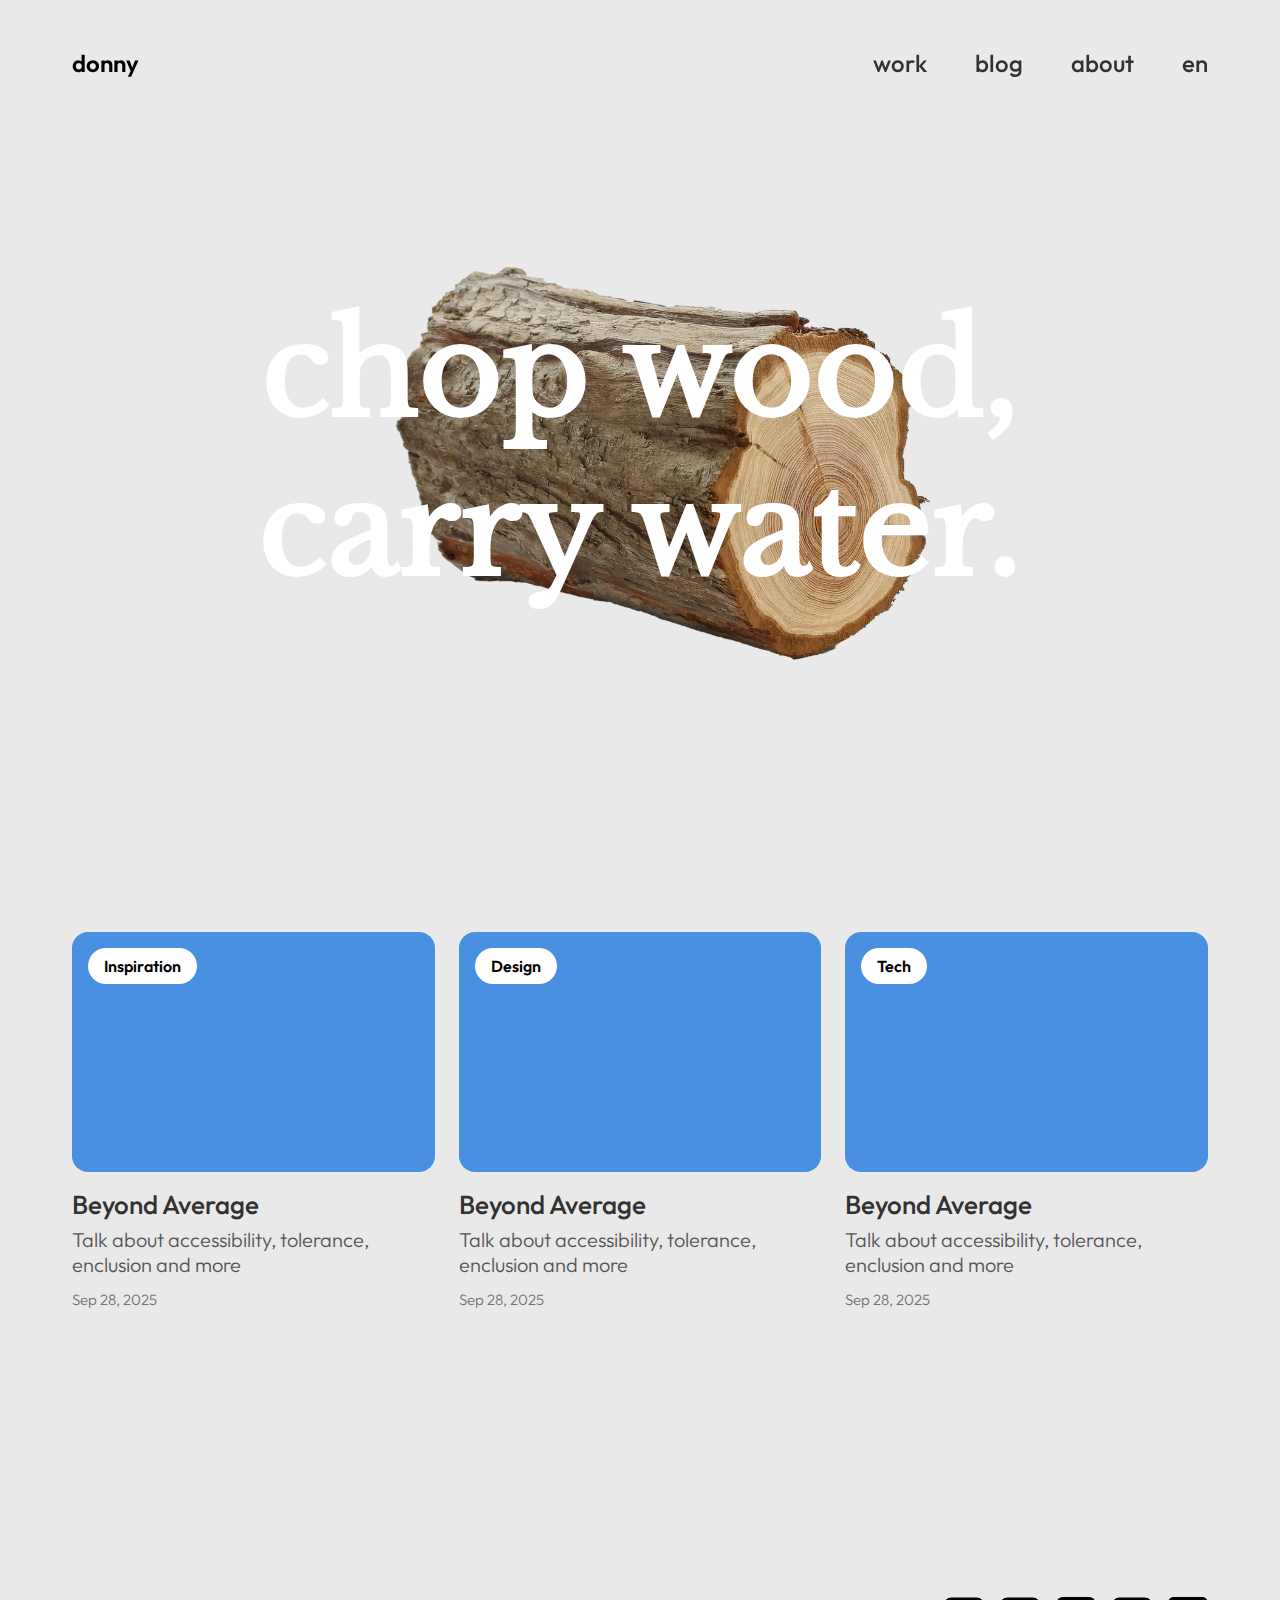
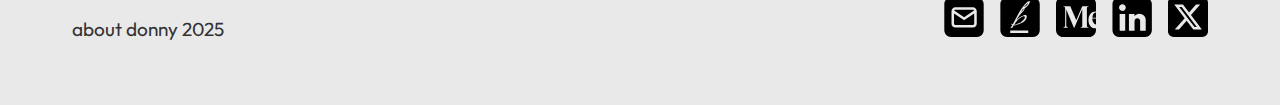
==== 1.ko/index.html @ 0a6f1d58 "ko_index 모바일 대응 완료" ====
<!DOCTYPE html>
<html lang="ko">
<head>
    <meta charset="UTF-8">
    <meta name="viewport" content="width=device-width, initial-scale=1.0">
    <meta name="description" content="Product Designer Donny">
    <meta name="keywords" content="Product Designer, UX/UI, Donny, Donny Kim, Donghwan Kim">
    <meta name="author" content="Donghwan Kim, 김동환">
    <!-- Open Graph / Facebook -->
    <meta property="og:type" content="website">
    <meta property="og:url" content="[your-website-url]">
    <meta property="og:title" content="Product Designer Donny">
    <meta property="og:description" content="chop wood, carry water.">
    <meta property="og:image" content="[your-preview-image-url]">
    <!-- language section -->
    <html lang="ko">
    <link rel="alternate" hreflang="en" href="https://yoursite.com/en">
    <link rel="alternate" hreflang="ko" href="https://yoursite.com/ko">
    <!-- link section -->
    <link rel="stylesheet" href="../css/font.css">
    <link rel="stylesheet" href="../css/main.css">
    <title>About Donny</title>
</head>
<body>
    <!-- navbar section -->
    <nav class="navbar">
        <div class="nav-container">
            <a href="../1.ko/index.html" class="logo">donny</a>
            <button class="mobile-menu-button">
                <span class="bar"></span>
                <span class="bar"></span>
                <span class="bar"></span>
            </button>
            <div class="nav-links">
                <a href="../1.ko/work.html" class="nav-item">work</a>
                <a href="https://brunch.co.kr/@okid2318#articles" class="nav-item">blog</a>
                <a href="../1.ko/about.html" class="nav-item">about</a>
                <div class="language-switch">
                    <a href="../2.en/index.html" class="nav-item" hreflang="en">en</a>
                </div>
            </div>
        </div>
    </nav>
    <!-- hero section -->
    <main class="hero">
        <div class="hero-container">
            <div class="hero-text">
                <h1>chop wood,<br>carry water.</h1>
            </div>
            <div class="hero-image">
                <img src="../img/wood.png" alt="A log of wood">
            </div>
        </div>
    </main>
    <!-- projects section -->
    <section class="projects">
        <div class="projects-grid">
            <article class="project-card">
                <div class="tag">Inspiration</div>
                <div class="card-image"></div>
                <h2 class="card-title">Beyond Average</h2>
                <p class="card-subtitle">Talk about accessibility, tolerance, enclusion and more</p>
                <p class="card-caption">Sep 28, 2025</p>
            </article>
            
            <article class="project-card">
                <div class="tag">Design</div>
                <div class="card-image"></div>
                <h2 class="card-title">Beyond Average</h2>
                <p class="card-subtitle">Talk about accessibility, tolerance, enclusion and more</p>
                <p class="card-caption">Sep 28, 2025</p>
            </article>
            
            <article class="project-card">
                <div class="tag">Tech</div>
                <div class="card-image"></div>
                <h2 class="card-title">Beyond Average</h2>
                <p class="card-subtitle">Talk about accessibility, tolerance, enclusion and more</p>
                <p class="card-caption">Sep 28, 2025</p>
            </article>
        </div>
    </section>
    <!-- footer section -->
    <footer class="footer">
        <div class="footer-container">
            <div class="footer-left">
                <p>about donny 2025</p>
            </div>
            <div class="footer-right">
                <a href="mailto:okid2318@gmail.com" rel="noopener noreferrer">
                    <img src="../img/icon/email.svg" alt="Email">
                </a>
                <a href="https://brunch.co.kr/@okid2318#articles" target="_blank" rel="noopener noreferrer">
                    <img src="../img/icon/brunch.svg" alt="brunch">
                </a>
                <a href="https://medium.com/@okid2318" target="_blank" rel="noopener noreferrer">
                    <img src="../img/icon/medium.svg" alt="Medium">
                </a>
                <a href="https://www.linkedin.com/in/donghwan-kim-52b7371a9/" target="_blank" rel="noopener noreferrer">
                    <img src="../img/icon/linkedin.svg" alt="LinkedIn">
                </a>
                <a href="https://x.com/okid2318" target="_blank" rel="noopener noreferrer">
                    <img src="../img/icon/x.svg" alt="X, Twitter">
                </a>
            </div>
        </div>
    </footer>
    <!-- script section -->
    <script src="../js/main.js"></script>
</body>
</html>
---- css/font.css ----
/*------font------*/

/* Outfit */

@font-face {
    font-family: 'Outfit';
    src: url('./fonts/Outfit/Outfit-Light.woff2') format('woff2'),
         url('./fonts/Outfit/Outfit-Light.woff') format('woff');
    font-weight: 300;
    font-style: normal;
    unicode-range: U+0020-007E; /* 영문 유니코드 범위 */
}

@font-face {
    font-family: 'Outfit';
    src: url('./fonts/Outfit/Outfit-Regular.woff2') format('woff2'),
         url('./fonts/Outfit/Outfit-Regular.woff') format('woff');
    font-weight: 400;
    font-style: normal;
    unicode-range: U+0020-007E; /* 영문 유니코드 범위 */
}

@font-face {
    font-family: 'Outfit';
    src: url('./fonts/Outfit/Outfit-Medium.woff2') format('woff2'),
         url('./fonts/Outfit/Outfit-Medium.woff') format('woff');
    font-weight: 500;
    font-style: normal;
    unicode-range: U+0020-007E; /* 영문 유니코드 범위 */
}

@font-face {
    font-family: 'Outfit';
    src: url('./fonts/Outfit/Outfit-SemiBold.woff2') format('woff2'),
         url('./fonts/Outfit/Outfit-SemiBold.woff') format('woff');
    font-weight: 600;
    font-style: normal;
    unicode-range: U+0020-007E; /* 영문 유니코드 범위 */
}

@font-face {
    font-family: 'Outfit';
    src: url('./fonts/Outfit/Outfit-Bold.woff2') format('woff2'),
         url('./fonts/Outfit/Outfit-Bold.woff') format('woff');
    font-weight: 700;
    font-style: normal;
    unicode-range: U+0020-007E; /* 영문 유니코드 범위 */
}

/* Pretendard */

@font-face {
    font-family: 'Pretendard';
    src: url('./fonts/Pretendard/Pretendard-Light.woff2') format('woff2'),
         url('./fonts/Pretendard/Pretendard-Light.woff') format('woff');
    font-weight: 300;
    font-style: normal;
}

@font-face {
    font-family: 'Pretendard';
    src: url('./fonts/Pretendard/Pretendard-Regular.woff2') format('woff2'),
         url('./fonts/Pretendard/Pretendard-Regular.woff') format('woff');
    font-weight: 400;
    font-style: normal;
}

@font-face {
    font-family: 'Pretendard';
    src: url('./fonts/Pretendard/Pretendard-Medium.woff2') format('woff2'),
         url('./fonts/Pretendard/Pretendard-Medium.woff') format('woff');
    font-weight: 500;
    font-style: normal;
}

@font-face {
    font-family: 'Pretendard';
    src: url('./fonts/Pretendard/Pretendard-SemiBold.woff2') format('woff2'),
         url('./fonts/Pretendard/Pretendard-SemiBold.woff') format('woff');
    font-weight: 600;
    font-style: normal;
}

@font-face {
    font-family: 'Pretendard';
    src: url('./fonts/Pretendard/Pretendard-Bold.woff2') format('woff2'),
         url('./fonts/Pretendard/Pretendard-Bold.woff') format('woff');
    font-weight: 700;
    font-style: normal;
}

/* Libre Baskerville */

@font-face {
    font-family: 'Libre Baskerville';
    src: url('./fonts/Libre_Baskerville/LibreBaskerville-Regular.woff2') format('woff2'),
         url('./fonts/Libre_Baskerville/LibreBaskerville-Regular.woff') format('woff');
    font-weight: 400;
    font-style: normal;
}
---- css/main.css ----
/* Reset CSS */
* {
    margin: 0;
    padding: 0;
    box-sizing: border-box;
}

:root {
    /* Colors */
    --color-background: #E9E9E9;
    --gray-1: #000000;
    --gray-2: #323232;
    --gray-3: #555555;
    --gray-4: #727272;
    --color-white: #FFFFFF;
    --color-divider: #cdcdcd;
    
    /* UI Colors */
    --color-hover: rgba(0, 0, 0, 0.3);
    
    /* Card Colors */
    --color-dummy-background: #4A90E2;
}

body {
    font-family: 'Outfit', 'Pretendard', sans-serif;
    background-color: var(--color-background);
}

/* Navigation */
.navbar {
    position: fixed;
    top: 0;
    left: 0;
    width: 100%;
    padding: 3rem 0;
    z-index: 1000;
}

.nav-container {
    max-width: 1200px;
    margin: 0 auto;
    padding: 0 2rem;
    display: flex;
    justify-content: space-between;
    align-items: center;
}

.logo {
    font-weight: 600;
    font-size: 1.5rem;
    color: var(--gray-1);
    text-decoration: none;
}

.nav-links {
    display: flex;
    gap: 3rem;
    align-items: center;
}

.nav-item {
    font-weight: 500;
    font-size: 1.5rem;
    color: var(--gray-2);
    text-decoration: none;
    transition: opacity 0.3s ease;
}

/* 네비게이션 효과*/
.nav-item:hover {
    opacity: 0.7;
}

.nav-item.active {
    text-decoration: underline;
    text-underline-offset: 0.2rem;
}

/* Hero Section */
.hero {
    height: 100vh;
    display: flex;
    align-items: center;
    justify-content: center;
    position: relative;
}

.hero-text {
    position: absolute;
    z-index: 2;
    text-align: center;
    width: 100%;
    transform: translate(-50%, -50%);
}

.hero-text h1 {
    font-family: 'Libre Baskerville', serif;
    font-size: 8rem;
    color: #ffffff;
    white-space: nowrap;
}

.hero-image {
    position: absolute;
    transform: translate(-50%, -50%);
    z-index: 1;
    width: 700px;
}

.hero-image img {
    width: 100%;
    height: auto;
}

/* Projects Section */
.projects {
    padding: 2rem 2rem;
    max-width: 1200px;
    margin: 0 auto;
    margin-bottom: 12rem;
}

.projects-grid {
    display: grid;
    grid-template-columns: repeat(3, 1fr);
    gap: 1.5rem;
}

.project-card {
    position: relative;
    overflow: hidden;
}

.tag {
    position: absolute;
    top: 1rem;
    left: 1rem;
    background-color: white;
    padding: 0.5rem 1rem;
    border-radius: 2rem;
    font-weight: 600;
    font-size: 1rem;
    z-index: 1;
}

.card-image {
    width: 100%;
    height: 240px;
    background-color: var(--color-dummy-background);
    border-radius: 1rem;
    margin-bottom: 1rem;
}

.card-title {
    font-size: 1.6rem;
    font-weight: 500;
    margin-bottom: 0.4rem;
    color: var(--gray-2);
}

.card-subtitle {
    font-size: 1.25rem;
    font-weight: 300;
    color: var(--gray-3);
    margin-bottom: 0.8rem;
}

.card-caption {
    font-weight: 300;
    font-size: 0.95rem;
    color: var(--gray-4);
}

/* Footer Section */
.footer {
    padding: 4rem 0;
}

.footer-container {
    max-width: 1200px;
    margin: 0 auto;
    padding: 0 2rem;
    display: flex;
    justify-content: space-between;
    align-items: flex-end;
}

.footer-left p {
    font-size: 1.2rem;
    color: var(--gray-2);
}

.footer-right {
    display: flex;
    gap: 1rem;
    align-items: center;
}

.footer-right img {
    width: 40px;
    height: 40px;
    transition: opacity 0.3s ease;
}

.footer-right a:hover img {
    opacity: 0.7;
}

/* About 페이지 스타일 */
.about {
    padding-top: 8rem;  /* 상단 패딩만 유지 */
}

.about-container {
    max-width: 1200px;
    margin: 0 auto;
    padding: 0 2rem;    /* 컨테이너에 좌우 패딩 추가 */
    display: flex;
    flex-direction: column;
    gap: 3rem;
}

.profile-image {
    width: 160px;
    height: 160px;
    border-radius: 100%;
    margin-top: 5rem;
    overflow: hidden;
}

.profile-image img {
    width: 100%;
    height: 100%;
    object-fit: cover;
}

.about-content h1 {
    font-size: 2rem;
    font-weight: 600;
    color: var(--gray-1);
    margin-bottom: 0.3rem;
}

.about-content h1 span {
    font-size: 1.5rem;  /* 영문 이름보다 작게 설정 */
    font-weight: 700;
    margin-left: 0.2rem;
    color: var(--gray-1);  /* 살짝 연하게 설정 */
}

.about-content h2 {
    font-size: 1.5rem;
    font-weight: 400;
    color: var(--gray-3);
    margin-bottom: 4.5rem;
}

.about-text {
    font-size: 1.25rem;
    font-weight: 400;
    line-height: 1.8;
    color: var(--gray-2);
    margin-bottom: 4.5rem;
}

.social-links {
    display: flex;
    gap: 1rem;
    align-items: center;
    margin-bottom: 16rem;
}

.social-links img {
    width: 40px;
    height: 40px;
    transition: opacity 0.3s ease;
}

.social-links a:hover img {
    opacity: 0.7;
}

.footer-section a {
    color: var(--gray-3);
}

.footer-bottom {
    border-top: 1px solid var(--color-divider);
}

/* Work Page Styles */
.work {
    padding: 13rem 0 4rem;
}

.work-container {
    max-width: 1200px;
    margin: 0 auto;
    padding: 0 2rem;
}

.work-item {
    margin-bottom: 4rem;
    border-bottom: 1px solid var(--color-divider);
}

/* 마지막 아이템은 구분선 제거 */
.work-item:last-child {
    border-bottom: none;
    padding-bottom: 0;
}

.work-header {
    display: flex;
    justify-content: space-between;
    align-items: center;
}

.work-title {
    display: flex;
    align-items: center;
}

.work-title h1 {
    font-size: 1.6rem;
    font-weight: 600;
    color: var(--gray-1);
}

.work-description {
    font-size: 1.2rem;
    color: var(--gray-3);
    margin-bottom: 1.8rem;
}

.work-period {
    font-size: 1.2rem;
    font-weight: 500;
    display: flex;
    align-items: center;
    gap: 0.1rem;
    color: var(--gray-1);
}

.work-period span:only-child {  /* 버튼이 없는 경우에만 적용 */
    display: inline-block;
    padding-top: 1.3rem;  /* 아래로 살짝 내림 */
}

.chevron-button {
    background: none;
    border: none;
    cursor: pointer;
    padding: 0.4rem;
    transition: transform 0.3s ease;
}

.chevron-button.active {
    transform: rotate(180deg);
}


.work-detail {
    font-size: 1.2rem;
    line-height: 1.8;
    color: var(--gray-2);
    margin-bottom: 3rem;
}

.collapsible-content {
    display: none;
}

.collapsible-content.active {
    display: block;
}

.work-section {
    margin-bottom: 4rem;
}

.work-section h2 {
    font-size: 1.2rem;
    font-weight: 600;
    color: var(--gray-2);
    margin-bottom: 1.5rem;
}

.work-section h2:not(:first-of-type) {  /* 첫 번째 h2를 제외한 모든 h2에 적용 */
    margin-top: 4rem;  /* 위쪽 여백 추가 */
}

.work-section ul {
    list-style: none;
}

.work-section li {
    margin-bottom: 1.7rem;
    position: relative;  /* 글머리 기호의 기준점 */
}

.work-section h3::before {
    content: "•";
    position: absolute;
    left: -1.1rem;  /* 글머리 기호를 왼쪽으로 빼냄 */
    color: var(--gray-2);
}

.work-section h3 {
    font-size: 1.2rem;
    font-weight: 600;
    color: var(--gray-2);
    margin-bottom: 0.3rem;
}

.work-section h3 span {
    font-weight: 400;  /* 설명 부분만 더 얇게 */
    color: var(--gray-2);
}

.work-section p {
    font-size: 1.1rem;
    font-weight: 300;
    color: var(--gray-4);
    line-height: 1.75;
}

/* 모바일 메뉴 스타일 */
.mobile-menu-button {
    display: none;
    background: none;
    border: none;
    cursor: pointer;
    padding: 0.5rem;
    z-index: 1001;
}

.mobile-menu-button .bar {
    display: block;
    width: 25px;
    height: 3px;
    margin: 5px 0;
    background-color: var(--gray-1);
    transition: all 0.3s ease;
}

@media (max-width: 800px) {

    .navbar {
        padding: 1.5rem 0;
    }
    
    .mobile-menu-button {
        display: block;
        position: relative;
    }

    .hero-text h1 {
        font-size: clamp(3rem, 10vw, 3.5rem);
    }

    .hero-image {
        width: 80%;
    }

    .nav-links {
        position: fixed;
        top: 0;
        left: 0;
        right: 0;
        bottom: 0;
        width: 100%;
        height: 100vh;
        background-color: var(--color-background);
        display: flex;
        flex-direction: column;
        justify-content: center;
        align-items: center;
        gap: 3rem;
        opacity: 0;
        visibility: hidden;
    }

    .nav-links.active {
        opacity: 1;
        visibility: visible;
    }

    .nav-links a {
        font-size: 2rem;
    }

    .mobile-menu-button.active .bar:nth-child(1) {
        transform: rotate(45deg) translate(5px, 6px);
    }

    .mobile-menu-button.active .bar:nth-child(2) {
        opacity: 0;
    }

    .mobile-menu-button.active .bar:nth-child(3) {
        transform: rotate(-45deg) translate(7px, -8px);
    }

    .menu-open {
        overflow: hidden;
    }

    .projects {
        margin-bottom: 3rem;
    }

    .projects-grid {
        grid-template-columns: 1fr;  /* 한 열로 변경 */
        gap: 2rem;
    }

    .project-card .card-title {
        font-size: 1.2rem;  /* 제목 크기 축소 */
        margin-bottom: 0.3rem;
    }

    .project-card .card-subtitle {
        font-size: 0.9rem;  /* 부제목 크기 축소 */
        margin-bottom: 0.6rem;
    }

    .project-card .card-caption {
        font-size: 0.8rem;  /* 날짜 텍스트 크기 축소 */
    }

    .project-card .tag {
        font-size: 0.8rem;  /* 태그 크기 축소 */
        padding: 0.3rem 0.6rem;
    }

    .card-image {
        width: 100%;
        height: 180px;
        background-color: var(--color-dummy-background);
        border-radius: 1rem;
        margin-bottom: .7rem;
    }

    .footer {
        padding: 2rem 0;
    }

    .footer-left p {
        display: none;
    }
    
    .footer-container {
        justify-content: center;  /* 컨테이너 자체를 중앙 정렬 */
        padding: 1.5rem;
    }

    .footer-right {
        justify-content: center;  /* 아이콘들을 중앙 정렬 */
        width: 100%;  /* 전체 너비 사용 */
        gap: 1rem;  /* 아이콘 간격 살짝 늘림 */
    }

}
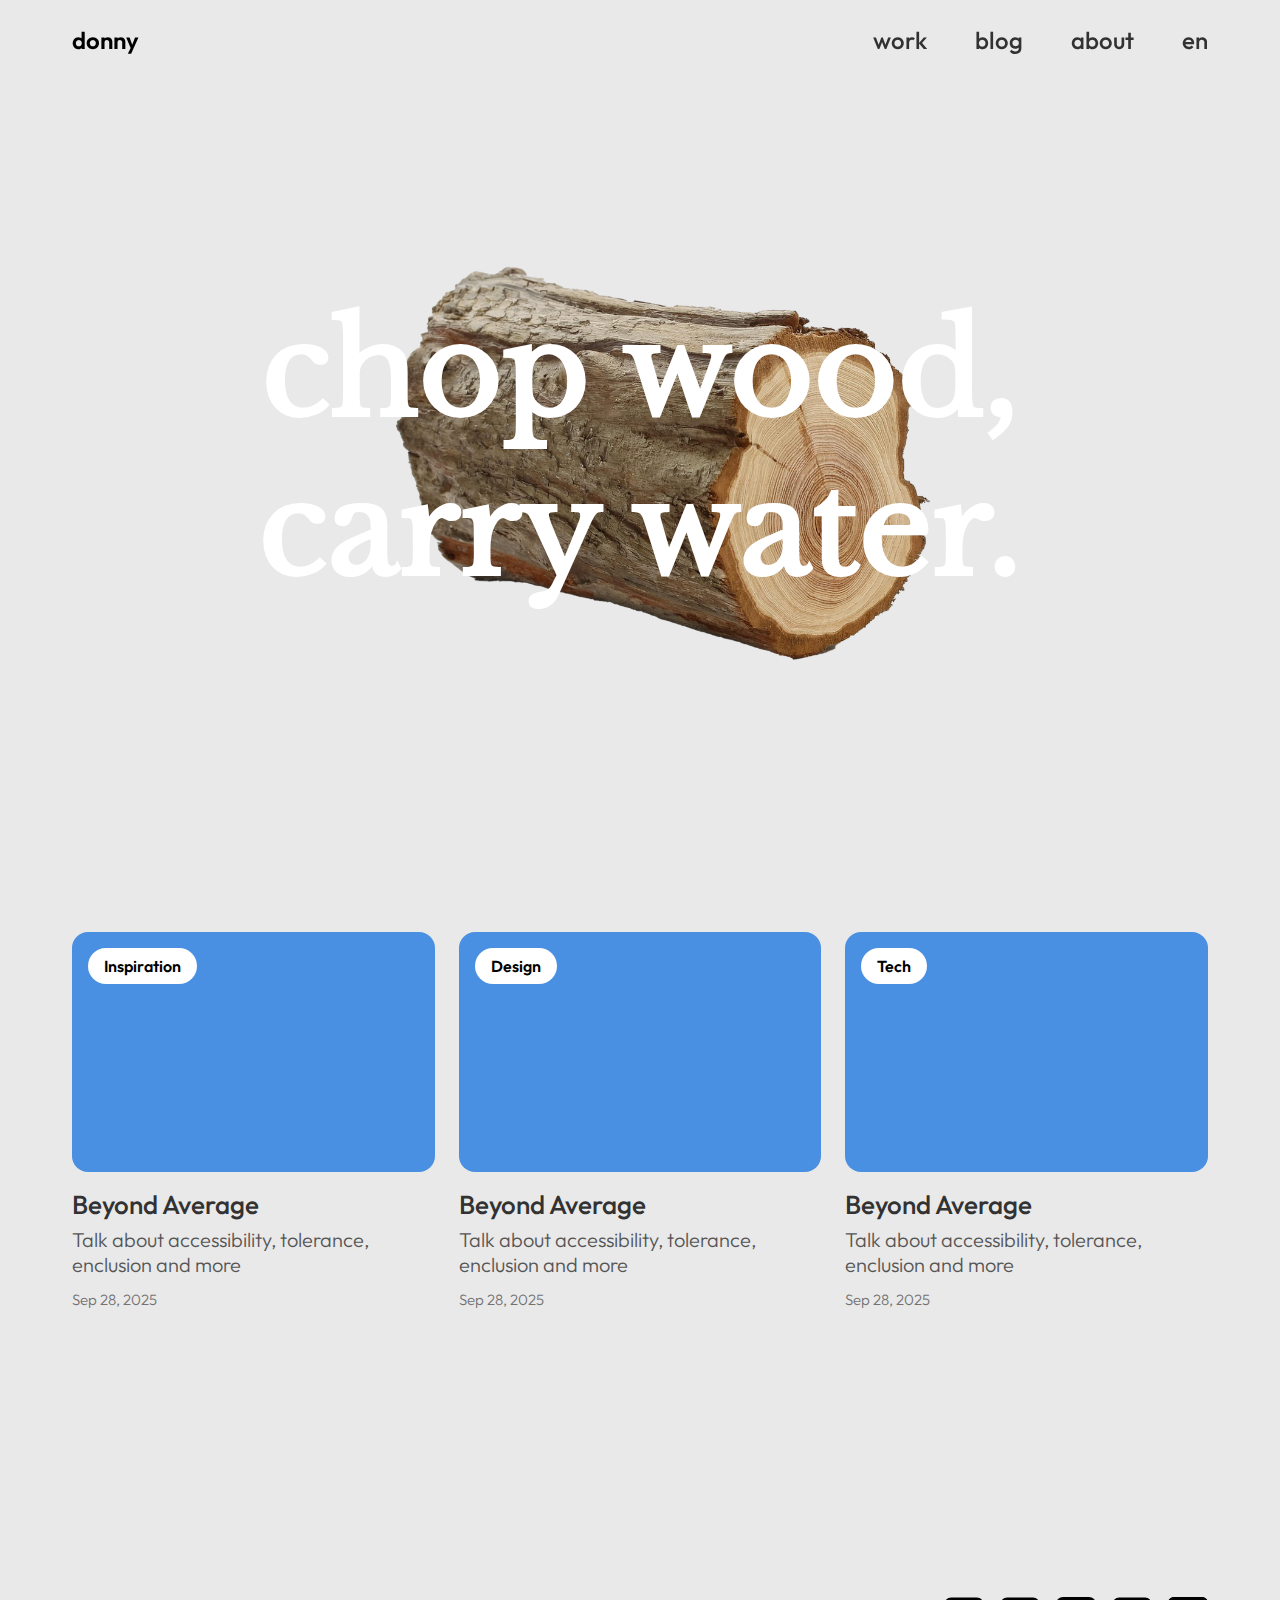
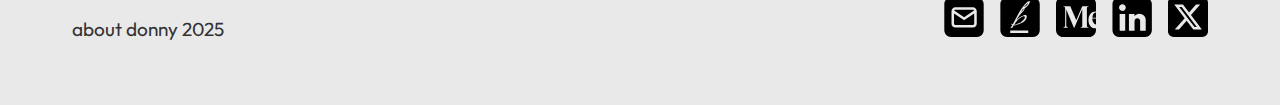
==== commit a515e3cc: "main js 스크립트 태그 헤더로 옮기기" ====
--- a/1.ko/index.html
+++ b/1.ko/index.html
@@ -19,6 +19,7 @@
     <!-- link section -->
     <link rel="stylesheet" href="../css/font.css">
     <link rel="stylesheet" href="../css/main.css">
+    <script src="../js/main.js"></script>
     <title>About Donny</title>
 </head>
 <body>
@@ -105,7 +106,5 @@
             </div>
         </div>
     </footer>
-    <!-- script section -->
-    <script src="../js/main.js"></script>
 </body>
 </html>--- a/css/main.css
+++ b/css/main.css
@@ -1,4 +1,6 @@
-/* Reset CSS */
+/*==================================
+  1. Reset & Root Variables
+==================================*/
 * {
     margin: 0;
     padding: 0;
@@ -22,28 +24,34 @@
     --color-dummy-background: #4A90E2;
 }
 
+/*==================================
+  2. Global Styles
+==================================*/
 body {
     font-family: 'Outfit', 'Pretendard', sans-serif;
     background-color: var(--color-background);
 }
 
-/* Navigation */
+/*==================================
+  3. Navigation
+==================================*/
 .navbar {
     position: fixed;
     top: 0;
     left: 0;
     width: 100%;
-    padding: 3rem 0;
     z-index: 1000;
 }
 
 .nav-container {
+    height: 80px;
     max-width: 1200px;
     margin: 0 auto;
     padding: 0 2rem;
     display: flex;
     justify-content: space-between;
     align-items: center;
+    backdrop-filter: blur(2.5px);
 }
 
 .logo {
@@ -77,7 +85,9 @@
     text-underline-offset: 0.2rem;
 }
 
-/* Hero Section */
+/*==================================
+  4. Hero Section
+==================================*/
 .hero {
     height: 100vh;
     display: flex;
@@ -113,7 +123,9 @@
     height: auto;
 }
 
-/* Projects Section */
+/*==================================
+  5. Projects Section
+==================================*/
 .projects {
     padding: 2rem 2rem;
     max-width: 1200px;
@@ -172,7 +184,9 @@
     color: var(--gray-4);
 }
 
-/* Footer Section */
+/*==================================
+  6. Footer Section
+==================================*/
 .footer {
     padding: 4rem 0;
 }
@@ -207,7 +221,9 @@
     opacity: 0.7;
 }
 
-/* About 페이지 스타일 */
+/*==================================
+  7. About Page Styles
+==================================*/
 .about {
     padding-top: 8rem;  /* 상단 패딩만 유지 */
 }
@@ -289,7 +305,9 @@
     border-top: 1px solid var(--color-divider);
 }
 
-/* Work Page Styles */
+/*==================================
+  8. Work Page Styles
+==================================*/
 .work {
     padding: 13rem 0 4rem;
 }
@@ -426,7 +444,17 @@
     line-height: 1.75;
 }
 
-/* 모바일 메뉴 스타일 */
+.mobile-chevron {
+    display: none;  /* 기본적으로 모바일 chevron 숨김 */
+}
+
+.desktop-chevron {
+    display: block;  /* 기본적으로 데스크탑 chevron 표시 */
+}
+
+/*==================================
+  9. Mobile Menu Styles
+==================================*/
 .mobile-menu-button {
     display: none;
     background: none;
@@ -445,12 +473,15 @@
     transition: all 0.3s ease;
 }
 
+/*==================================
+  10. Media Queries
+==================================*/
 @media (max-width: 800px) {
 
-    .navbar {
-        padding: 1.5rem 0;
-    }
-    
+    .nav-container {
+        height: 70px;
+    }
+
     .mobile-menu-button {
         display: block;
         position: relative;
@@ -552,14 +583,159 @@
     }
     
     .footer-container {
-        justify-content: center;  /* 컨테이너 자체를 중앙 정렬 */
-        padding: 1.5rem;
+        padding: 2rem;
     }
 
     .footer-right {
-        justify-content: center;  /* 아이콘들을 중앙 정렬 */
+        justify-content: flex-end;  /* 아이콘들을 중앙 정렬 */
         width: 100%;  /* 전체 너비 사용 */
         gap: 1rem;  /* 아이콘 간격 살짝 늘림 */
     }
 
-}+    /* about page */
+    .about {
+        padding-top: 3rem;
+    }
+
+    .profile-image {
+        width: 120px;
+        height: 120px;
+    }
+
+    .about-content h1 {
+        font-size: 1.5rem;
+        margin-bottom: 0.3rem;
+    }
+    
+    .about-content h1 span {
+        font-size: 1.2rem;  /* 영문 이름보다 작게 설정 */
+    }
+    
+    .about-content h2 {
+        font-size: 1.2rem;
+        margin-bottom: 3rem;
+    }
+    
+    .about-text {
+        font-size: .95rem;
+        line-height: 1.8;
+        margin-bottom: 4rem;
+    }
+
+    .social-links {
+        gap: 0.6rem;
+        margin-bottom: 6rem;
+    }
+
+    .social-links img {
+        width: 35px;
+        height: 35px;
+    }
+    
+    /* Work Page의 모바일 대응을 위한 미디어 쿼리 추가 */
+    .work {
+        padding: 5rem 0;  /* 상단 패딩 축소 */
+    }
+
+    .work-container {
+        margin-top: 2rem;
+    }
+
+    .work-item {
+        margin-bottom: 3rem;  /* 아이템 간격 축소 */
+    }
+
+    /* 제목과 화살표 레이아웃 수정 */
+    .work-header {
+        flex-direction: column;
+        align-items: flex-start;
+    }
+
+    .work-title {
+        width: 100%;
+        display: flex;
+        justify-content: space-between;
+        align-items: center;
+        margin-bottom: 0.5rem;
+    }
+
+    .work-title h1 {
+        font-size: 1.3rem;
+    }
+
+    /* chevron 버튼을 work-title로 이동 */
+    .work-period .chevron-button {
+        display: none;  /* 날짜 옆의 버튼 숨김 */
+    }
+
+    .work-title .chevron-button {
+        display: block;  /* 제목 옆의 버튼 표시 */
+        padding: 0.3rem;
+    }
+
+    .work-title .chevron-button img {
+        width: 24px;  /* 14px에서 18px로 증가 */
+        height: 24px; /* 14px에서 18px로 증가 */
+    }
+
+    .work-period {
+        order: 3;
+        font-size: 0.85rem;
+        margin-bottom: 0.8rem;
+        color: var(--gray-4);
+    }
+
+    .work-description {
+        display: none;
+    }
+
+    .work-detail {
+        font-size: 0.9rem;
+        line-height: 1.5;
+        margin-bottom: 3rem;
+    }
+
+    /* 펼쳐지는 영역 텍스트 크기도 축소 */
+    .work-section h2 {
+        font-size: 1rem;
+        margin-bottom: 1rem;
+    }
+
+    .work-section h3 {
+        font-size: 0.9rem;
+    }
+
+    /* 모바일에서 글머리 기호 숨기기 */
+    .work-section h3::before {
+        display: none;
+    }
+
+    .work-section h3 span {
+        font-size: 0.85rem;
+    }
+
+    .work-section p {
+        font-size: 0.85rem;
+        line-height: 1.5;
+        color: var(--gray-4);
+    }
+
+    .work-section li {
+        margin-bottom: 1.3rem;
+    }
+
+    /* 구분선 여백 조정 */
+    .work-item {
+        margin-bottom: 3rem;
+    }
+
+    /* 기본 상태 */
+    .mobile-chevron {
+        display: block;  /* 모바일에서는 모바일 chevron 표시 */
+    }
+    
+    .desktop-chevron {
+        display: none;  /* 모바일에서는 데스크탑 chevron 숨김 */
+    }
+}
+
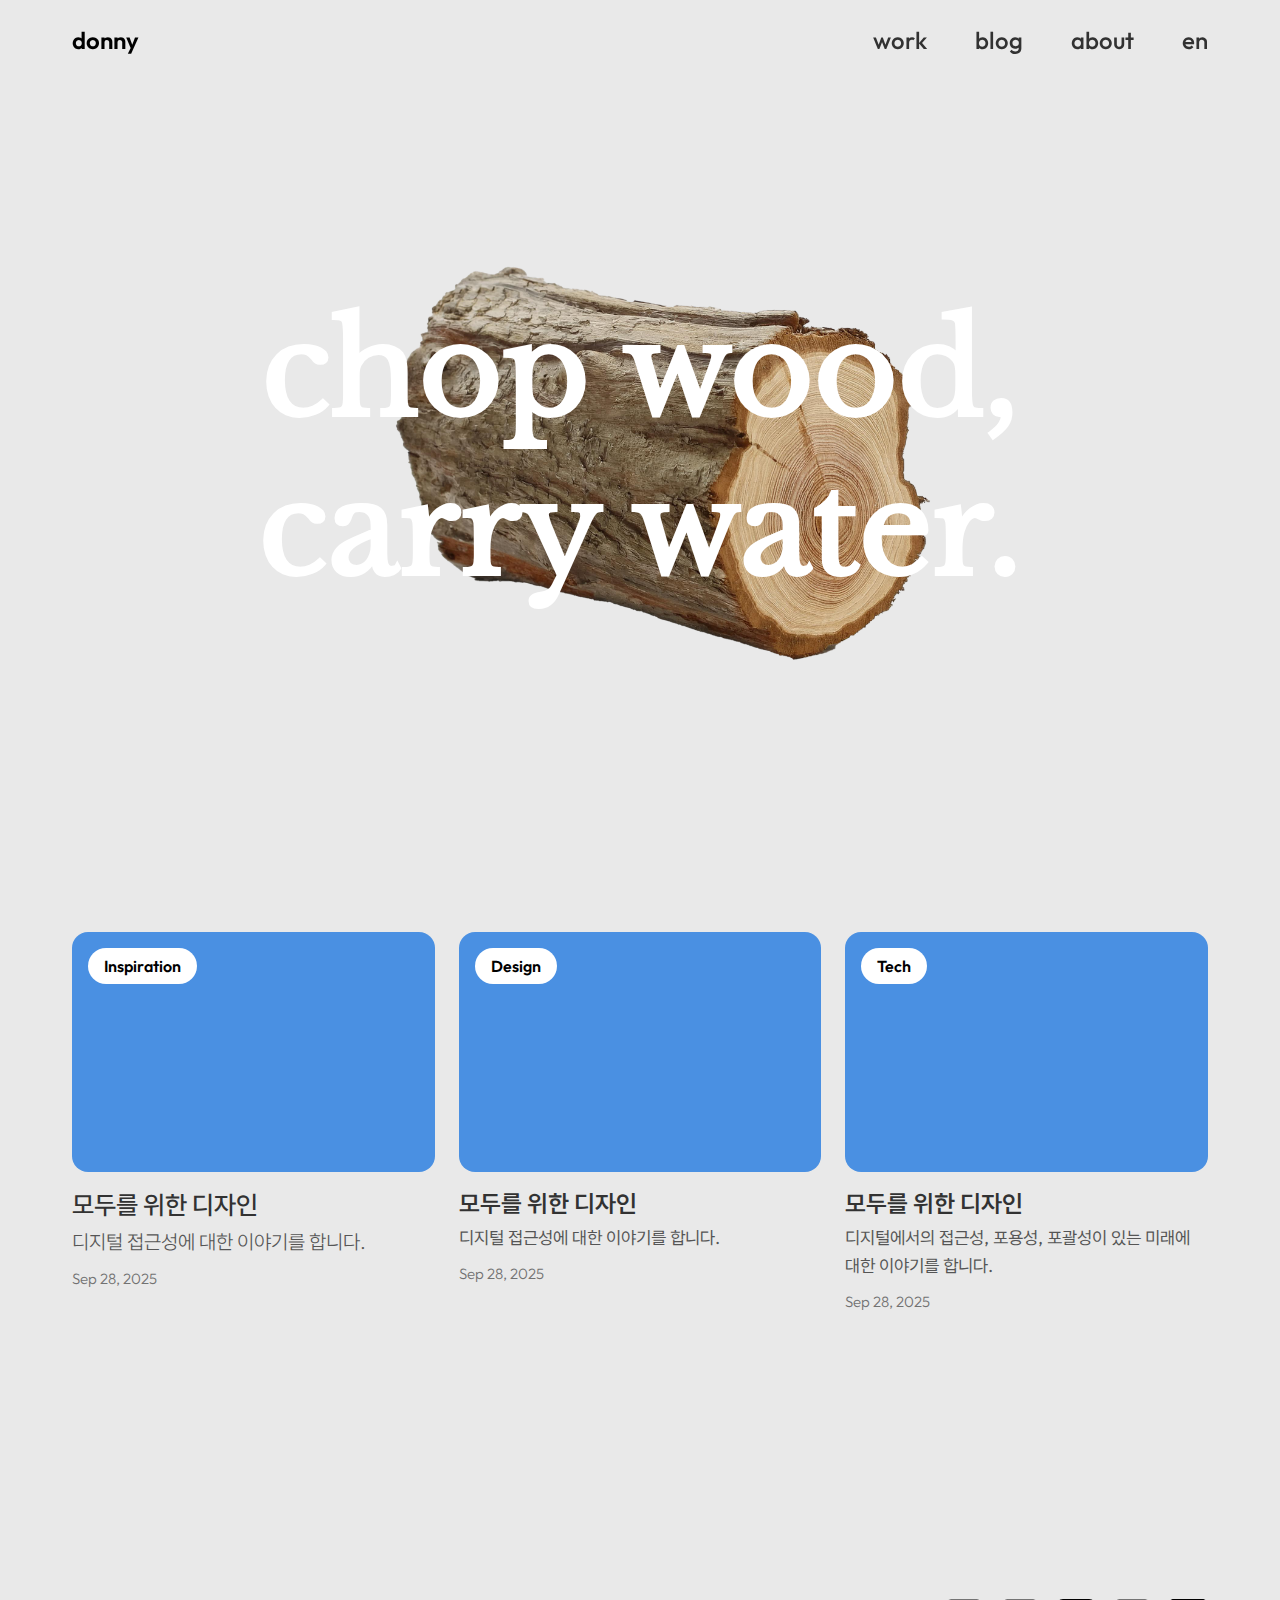
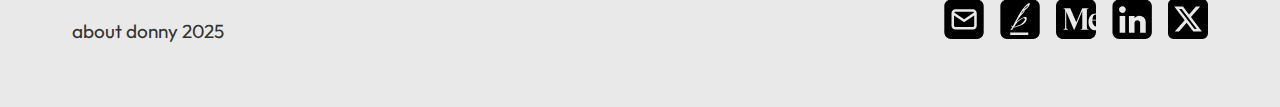
==== commit 0178deba: "en_index 대응 완료" ====
--- a/1.ko/index.html
+++ b/1.ko/index.html
@@ -1,26 +1,41 @@
 <!DOCTYPE html>
 <html lang="ko">
 <head>
+    <!-- 기본설정 -->
     <meta charset="UTF-8">
     <meta name="viewport" content="width=device-width, initial-scale=1.0">
     <meta name="description" content="Product Designer Donny">
-    <meta name="keywords" content="Product Designer, UX/UI, Donny, Donny Kim, Donghwan Kim">
+    <meta name="keywords" content="UX/UI, Product Designer, Design, Donny, Donny Kim, Donghwan Kim">
     <meta name="author" content="Donghwan Kim, 김동환">
+    <!-- Favicon -->
+    <link rel="icon" type="image/x-icon" href="../img/favicon_package/favicon.ico">
+    <link rel="icon" type="image/svg+xml" href="../img/favicon_package/favicon.svg">
+    <link rel="apple-touch-icon" sizes="180x180" href="../img/favicon_package/favicon-180.png">
+    <link rel="icon" type="image/png" sizes="32x32" href="../img/favicon_package/favicon-32.png">
+    <link rel="icon" type="image/png" sizes="16x16" href="../img/favicon_package/favicon-16.png">
     <!-- Open Graph / Facebook -->
     <meta property="og:type" content="website">
-    <meta property="og:url" content="[your-website-url]">
-    <meta property="og:title" content="Product Designer Donny">
-    <meta property="og:description" content="chop wood, carry water.">
-    <meta property="og:image" content="[your-preview-image-url]">
+    <meta property="og:title" content="About Donny">
+    <meta property="og:description" content="Chop wood, carry water.">
+    <meta property="og:image" content="../img/profile.jpg">
+    <!--<meta property="og:url" content="https://okid2318.github.io/donny/">-->
+    <!-- 소셜 미디어 추가 메타 태그 -->
+    <meta name="twitter:card" content="../img/profile.jpg">
+    <meta name="twitter:creator" content="@okid2318">
+    <!-- 보안 관련 -->
+    <meta http-equiv="X-UA-Compatible" content="IE=edge">
+    <meta http-equiv="Content-Security-Policy" content="default-src 'self'">
+    <!-- SEO 최적화 추가 -->
+    <meta name="robots" content="index, follow">
+    <link rel="canonical" href="https://okid2318.github.io/donny/1.ko/index.html">
     <!-- language section -->
-    <html lang="ko">
-    <link rel="alternate" hreflang="en" href="https://yoursite.com/en">
-    <link rel="alternate" hreflang="ko" href="https://yoursite.com/ko">
+    <link rel="alternate" hreflang="en" href="https://okid2318.github.io/donny/2.en/index.html">
+    <link rel="alternate" hreflang="ko" href="https://okid2318.github.io/donny/1.ko/index.html">
     <!-- link section -->
     <link rel="stylesheet" href="../css/font.css">
     <link rel="stylesheet" href="../css/main.css">
-    <script src="../js/main.js"></script>
-    <title>About Donny</title>
+    <script src="../js/main.js" defer></script>
+    <title>About Donny Kim</title>
 </head>
 <body>
     <!-- navbar section -->
@@ -34,7 +49,7 @@
             </button>
             <div class="nav-links">
                 <a href="../1.ko/work.html" class="nav-item">work</a>
-                <a href="https://brunch.co.kr/@okid2318#articles" class="nav-item">blog</a>
+                <a href="https://brunch.co.kr/@okid2318#articles" class="nav-item" target="_blank" rel="noopener noreferrer">blog</a>
                 <a href="../1.ko/about.html" class="nav-item">about</a>
                 <div class="language-switch">
                     <a href="../2.en/index.html" class="nav-item" hreflang="en">en</a>
@@ -59,25 +74,25 @@
             <article class="project-card">
                 <div class="tag">Inspiration</div>
                 <div class="card-image"></div>
-                <h2 class="card-title">Beyond Average</h2>
-                <p class="card-subtitle">Talk about accessibility, tolerance, enclusion and more</p>
+                <h2 class="card-title">모두를 위한 디자인</h2>
+                <p class="card-subtitle">디지털 접근성에 대한 이야기를 합니다.</p>
                 <p class="card-caption">Sep 28, 2025</p>
             </article>
             
             <article class="project-card">
                 <div class="tag">Design</div>
                 <div class="card-image"></div>
-                <h2 class="card-title">Beyond Average</h2>
-                <p class="card-subtitle">Talk about accessibility, tolerance, enclusion and more</p>
-                <p class="card-caption">Sep 28, 2025</p>
+                <h2 class="ko-card-title">모두를 위한 디자인</h2>
+                <p class="ko-card-subtitle">디지털 접근성에 대한 이야기를 합니다.</p>
+                <p class="ko-card-caption">Sep 28, 2025</p>
             </article>
             
             <article class="project-card">
                 <div class="tag">Tech</div>
                 <div class="card-image"></div>
-                <h2 class="card-title">Beyond Average</h2>
-                <p class="card-subtitle">Talk about accessibility, tolerance, enclusion and more</p>
-                <p class="card-caption">Sep 28, 2025</p>
+                <h2 class="ko-card-title">모두를 위한 디자인</h2>
+                <p class="ko-card-subtitle">디지털에서의 접근성, 포용성, 포괄성이 있는 미래에 대한 이야기를 합니다.</p>
+                <p class="ko-card-caption">Sep 28, 2025</p>
             </article>
         </div>
     </section>
--- a/css/main.css
+++ b/css/main.css
@@ -1,5 +1,5 @@
 /*==================================
-  1. Reset & Root Variables
+  Reset & Variables
 ==================================*/
 * {
     margin: 0;
@@ -25,7 +25,7 @@
 }
 
 /*==================================
-  2. Global Styles
+  Global
 ==================================*/
 body {
     font-family: 'Outfit', 'Pretendard', sans-serif;
@@ -33,7 +33,7 @@
 }
 
 /*==================================
-  3. Navigation
+  Navigation
 ==================================*/
 .navbar {
     position: fixed;
@@ -82,11 +82,11 @@
 
 .nav-item.active {
     text-decoration: underline;
-    text-underline-offset: 0.2rem;
-}
-
-/*==================================
-  4. Hero Section
+    text-underline-offset: 0.3rem;
+}
+
+/*==================================
+  Hero
 ==================================*/
 .hero {
     height: 100vh;
@@ -124,7 +124,7 @@
 }
 
 /*==================================
-  5. Projects Section
+  Projects
 ==================================*/
 .projects {
     padding: 2rem 2rem;
@@ -184,8 +184,29 @@
     color: var(--gray-4);
 }
 
-/*==================================
-  6. Footer Section
+.ko-card-title {
+    font-size: 1.5rem;
+    font-weight: 600;
+    margin-bottom: 0.4rem;
+    color: var(--gray-2);
+}
+
+.ko-card-subtitle {
+    font-size: 1.1rem;
+    font-weight: 400;
+    line-height: 1.55;
+    color: var(--gray-3);
+    margin-bottom: 0.8rem;
+}
+
+.ko-card-caption {
+    font-weight: 300;
+    font-size: 0.95rem;
+    color: var(--gray-4);
+}
+
+/*==================================
+  Footer
 ==================================*/
 .footer {
     padding: 4rem 0;
@@ -222,7 +243,7 @@
 }
 
 /*==================================
-  7. About Page Styles
+  About Page
 ==================================*/
 .about {
     padding-top: 8rem;  /* 상단 패딩만 유지 */
@@ -306,7 +327,7 @@
 }
 
 /*==================================
-  8. Work Page Styles
+  Work Page
 ==================================*/
 .work {
     padding: 13rem 0 4rem;
@@ -402,7 +423,7 @@
     font-size: 1.2rem;
     font-weight: 600;
     color: var(--gray-2);
-    margin-bottom: 1.5rem;
+    margin-bottom: 1.8rem;
 }
 
 .work-section h2:not(:first-of-type) {  /* 첫 번째 h2를 제외한 모든 h2에 적용 */
@@ -453,7 +474,7 @@
 }
 
 /*==================================
-  9. Mobile Menu Styles
+  Mobile Menu
 ==================================*/
 .mobile-menu-button {
     display: none;
@@ -474,7 +495,7 @@
 }
 
 /*==================================
-  10. Media Queries
+  Media Queries - Mobile
 ==================================*/
 @media (max-width: 800px) {
 
@@ -506,7 +527,8 @@
         background-color: var(--color-background);
         display: flex;
         flex-direction: column;
-        justify-content: center;
+        justify-content: flex-start;
+        padding-top: 20vh;
         align-items: center;
         gap: 3rem;
         opacity: 0;
@@ -538,40 +560,73 @@
         overflow: hidden;
     }
 
+    .hero {
+        height: 85vh;
+    }
+
+
     .projects {
         margin-bottom: 3rem;
     }
 
     .projects-grid {
         grid-template-columns: 1fr;  /* 한 열로 변경 */
-        gap: 2rem;
-    }
-
-    .project-card .card-title {
-        font-size: 1.2rem;  /* 제목 크기 축소 */
-        margin-bottom: 0.3rem;
-    }
-
-    .project-card .card-subtitle {
-        font-size: 0.9rem;  /* 부제목 크기 축소 */
-        margin-bottom: 0.6rem;
-    }
-
-    .project-card .card-caption {
-        font-size: 0.8rem;  /* 날짜 텍스트 크기 축소 */
+        gap: 4rem;
     }
 
     .project-card .tag {
-        font-size: 0.8rem;  /* 태그 크기 축소 */
+        font-size: 1rem;  /* 태그 크기 축소 */
         padding: 0.3rem 0.6rem;
     }
 
     .card-image {
         width: 100%;
-        height: 180px;
+        height: 220px;
         background-color: var(--color-dummy-background);
         border-radius: 1rem;
-        margin-bottom: .7rem;
+        margin-bottom: 1rem;
+    }
+
+    .card-title {
+        font-size: 1.4rem;
+        font-weight: 600;
+        margin-bottom: 0.4rem;
+        color: var(--gray-2);
+    }
+    
+    .card-subtitle {
+        font-size: 1.05rem;
+        font-weight: 400;
+        line-height: 1.4;
+        color: var(--gray-3);
+        margin-bottom: 0.6rem;
+    }
+    
+    .card-caption {
+        font-weight: 300;
+        font-size: 0.9rem;
+        color: var(--gray-4);
+    }
+
+    .ko-card-title {
+        font-size: 1.3rem;
+        font-weight: 700;
+        margin-bottom: 0.4rem;
+        color: var(--gray-2);
+    }
+    
+    .ko-card-subtitle {
+        font-size: 1rem;
+        font-weight: 400;
+        line-height: 1.6;
+        color: var(--gray-3);
+        margin-bottom: 0.8rem;
+    }
+    
+    .ko-card-caption {
+        font-weight: 300;
+        font-size: 0.9rem;
+        color: var(--gray-4);
     }
 
     .footer {
@@ -587,9 +642,9 @@
     }
 
     .footer-right {
-        justify-content: flex-end;  /* 아이콘들을 중앙 정렬 */
+        justify-content: center;
         width: 100%;  /* 전체 너비 사용 */
-        gap: 1rem;  /* 아이콘 간격 살짝 늘림 */
+        gap: 0.7rem;  /* 아이콘 간격 살짝 늘림 */
     }
 
     /* about page */
@@ -604,7 +659,7 @@
 
     .about-content h1 {
         font-size: 1.5rem;
-        margin-bottom: 0.3rem;
+        margin-bottom: 0rem;
     }
     
     .about-content h1 span {
@@ -634,7 +689,7 @@
     
     /* Work Page의 모바일 대응을 위한 미디어 쿼리 추가 */
     .work {
-        padding: 5rem 0;  /* 상단 패딩 축소 */
+        padding: 6rem 0;  /* 상단 패딩 축소 */
     }
 
     .work-container {
@@ -656,7 +711,7 @@
         display: flex;
         justify-content: space-between;
         align-items: center;
-        margin-bottom: 0.5rem;
+        margin-bottom: 0.1rem;
     }
 
     .work-title h1 {
@@ -680,7 +735,7 @@
 
     .work-period {
         order: 3;
-        font-size: 0.85rem;
+        font-size: 1rem;
         margin-bottom: 0.8rem;
         color: var(--gray-4);
     }
@@ -690,19 +745,19 @@
     }
 
     .work-detail {
-        font-size: 0.9rem;
-        line-height: 1.5;
+        font-size: 0.95rem;
+        line-height: 1.6;
         margin-bottom: 3rem;
     }
 
     /* 펼쳐지는 영역 텍스트 크기도 축소 */
     .work-section h2 {
+        font-size: 0.95rem;
+        margin-bottom: 1.5rem;
+    }
+
+    .work-section h3 {
         font-size: 1rem;
-        margin-bottom: 1rem;
-    }
-
-    .work-section h3 {
-        font-size: 0.9rem;
     }
 
     /* 모바일에서 글머리 기호 숨기기 */
@@ -711,17 +766,17 @@
     }
 
     .work-section h3 span {
-        font-size: 0.85rem;
+        font-size: 1rem;
     }
 
     .work-section p {
-        font-size: 0.85rem;
-        line-height: 1.5;
-        color: var(--gray-4);
+        font-size: 0.95rem;
+        line-height: 1.6;
+        color: var(--gray-3);
     }
 
     .work-section li {
-        margin-bottom: 1.3rem;
+        margin-bottom: 1.7rem;
     }
 
     /* 구분선 여백 조정 */
@@ -737,5 +792,37 @@
     .desktop-chevron {
         display: none;  /* 모바일에서는 데스크탑 chevron 숨김 */
     }
-}
-
+
+}
+
+/*==================================
+  Media Queries - Desktop
+==================================*/
+@media (min-width: 800px) {
+    .project-image-preview {
+        position: absolute;
+        pointer-events: none;
+        z-index: 1000;
+        opacity: 0;
+        max-width: 400px;
+        border-radius: 8px;
+        box-shadow: 0 4px 12px rgba(0, 0, 0, 0.15);
+    }
+
+    .project-image-preview img {
+        width: 100%;
+        height: auto;
+        border-radius: 8px;
+    }
+
+    .has-preview {
+        cursor: pointer;
+        position: relative;
+    }
+
+    .work-section h3 {
+        display: inline-block; /* 글자 길이만큼만 영역 차지 */
+        cursor: pointer;
+    }
+}
+
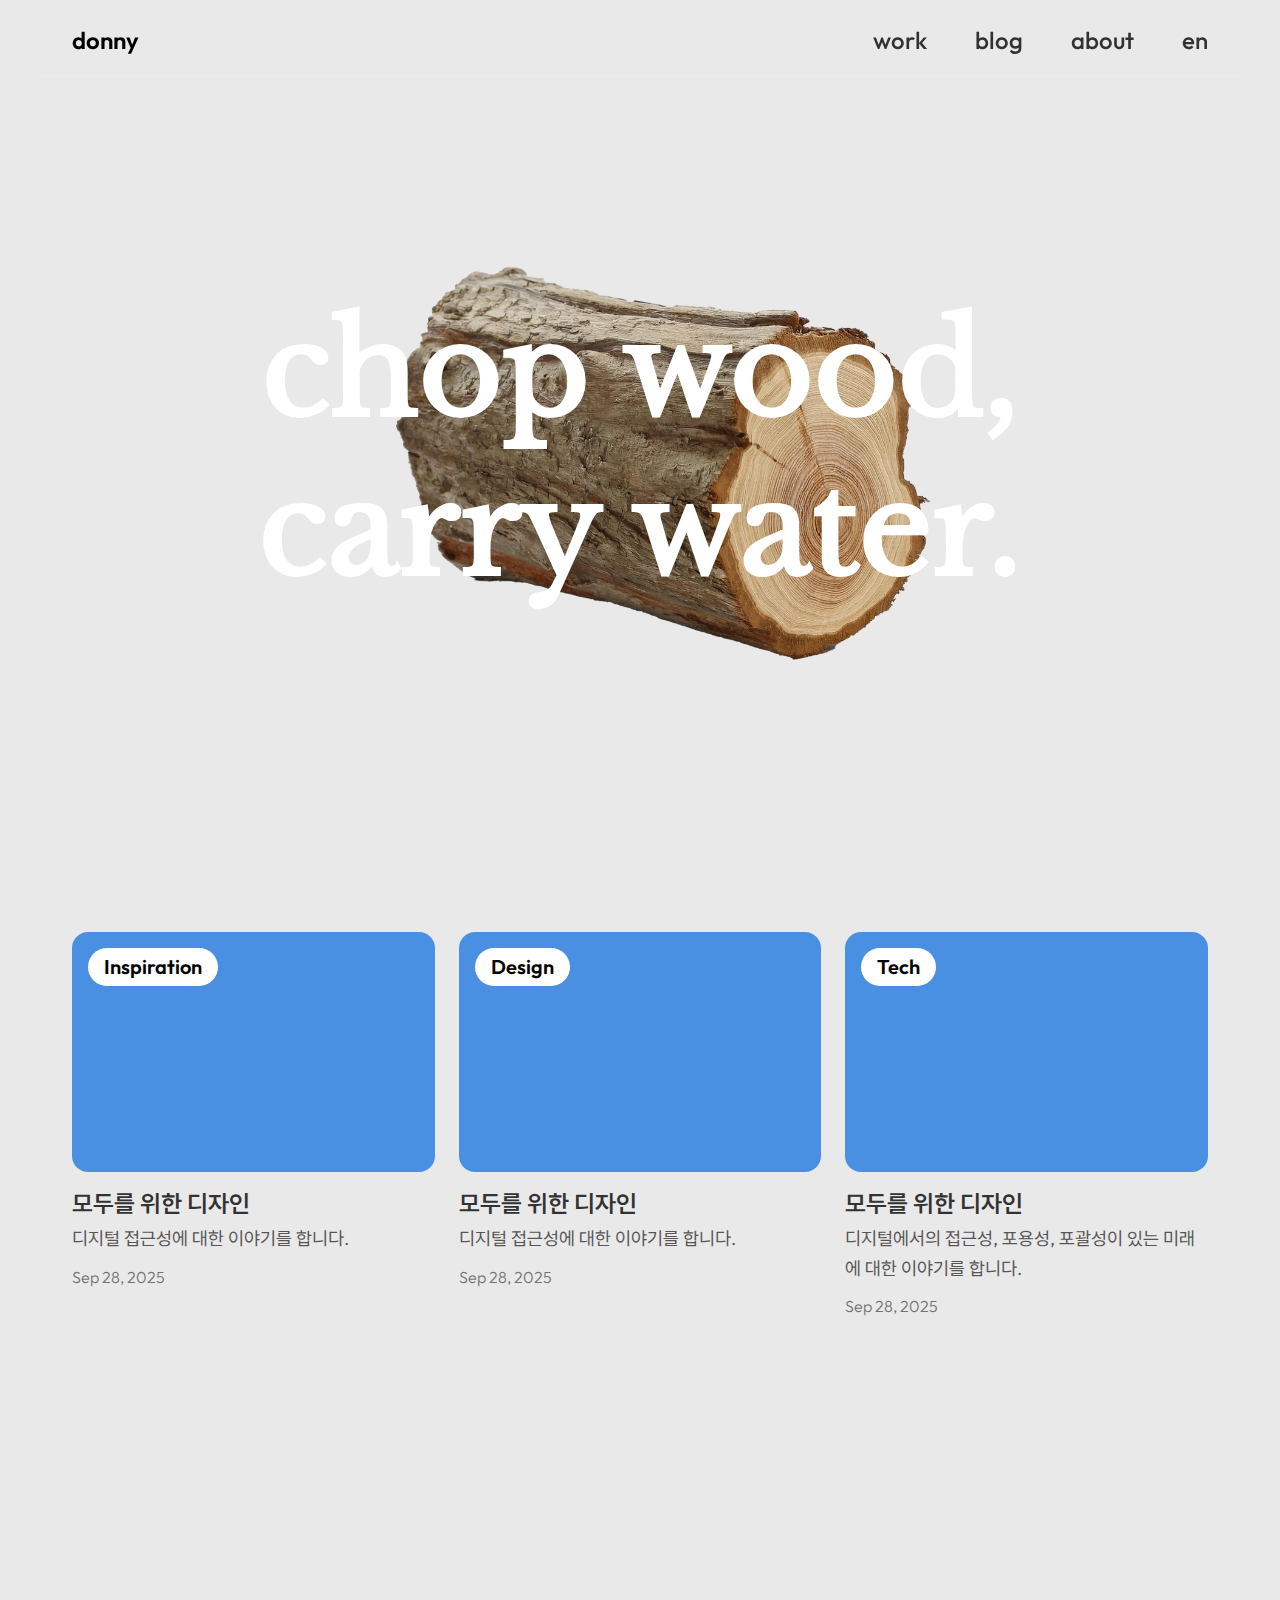
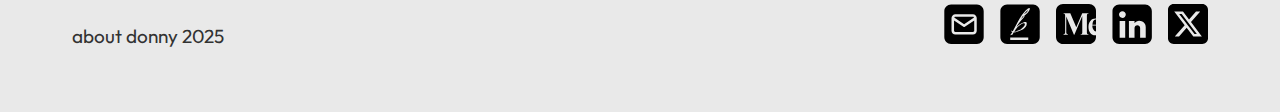
==== commit c48c85d5: "en_about 대응 완료" ====
--- a/1.ko/index.html
+++ b/1.ko/index.html
@@ -74,9 +74,9 @@
             <article class="project-card">
                 <div class="tag">Inspiration</div>
                 <div class="card-image"></div>
-                <h2 class="card-title">모두를 위한 디자인</h2>
-                <p class="card-subtitle">디지털 접근성에 대한 이야기를 합니다.</p>
-                <p class="card-caption">Sep 28, 2025</p>
+                <h2 class="ko-card-title">모두를 위한 디자인</h2>
+                <p class="ko-card-subtitle">디지털 접근성에 대한 이야기를 합니다.</p>
+                <p class="ko-card-caption">Sep 28, 2025</p>
             </article>
             
             <article class="project-card">
--- a/css/main.css
+++ b/css/main.css
@@ -149,10 +149,10 @@
     top: 1rem;
     left: 1rem;
     background-color: white;
-    padding: 0.5rem 1rem;
+    padding: 0.4rem 1rem;
     border-radius: 2rem;
     font-weight: 600;
-    font-size: 1rem;
+    font-size: 1.25rem;
     z-index: 1;
 }
 
@@ -180,7 +180,7 @@
 
 .card-caption {
     font-weight: 300;
-    font-size: 0.95rem;
+    font-size: 1rem;
     color: var(--gray-4);
 }
 
@@ -192,16 +192,16 @@
 }
 
 .ko-card-subtitle {
-    font-size: 1.1rem;
+    font-size: 1.15rem;
     font-weight: 400;
-    line-height: 1.55;
+    line-height: 1.6;
     color: var(--gray-3);
     margin-bottom: 0.8rem;
 }
 
 .ko-card-caption {
     font-weight: 300;
-    font-size: 0.95rem;
+    font-size: 1rem;
     color: var(--gray-4);
 }
 
@@ -299,6 +299,14 @@
     line-height: 1.8;
     color: var(--gray-2);
     margin-bottom: 4.5rem;
+}
+
+.en-about-text {
+    font-size: 1.35rem;
+    font-weight: 300;
+    line-height: 1.8;
+    color: var(--gray-2);
+    margin-bottom: 6rem;
 }
 
 .social-links {
@@ -590,21 +598,21 @@
     .card-title {
         font-size: 1.4rem;
         font-weight: 600;
-        margin-bottom: 0.4rem;
+        margin-bottom: 0.3rem;
         color: var(--gray-2);
     }
     
     .card-subtitle {
-        font-size: 1.05rem;
+        font-size: 1.1rem;
         font-weight: 400;
-        line-height: 1.4;
+        line-height: 1.35rem;
         color: var(--gray-3);
         margin-bottom: 0.6rem;
     }
     
     .card-caption {
-        font-weight: 300;
-        font-size: 0.9rem;
+        font-weight: 400;
+        font-size: 1rem;
         color: var(--gray-4);
     }
 
@@ -625,7 +633,7 @@
     
     .ko-card-caption {
         font-weight: 300;
-        font-size: 0.9rem;
+        font-size: 1rem;
         color: var(--gray-4);
     }
 
@@ -672,10 +680,17 @@
     }
     
     .about-text {
-        font-size: .95rem;
+        font-size: 1rem;
         line-height: 1.8;
         margin-bottom: 4rem;
     }
+
+    .en-about-text {
+        font-size: 1.1rem;
+        line-height: 1.8;
+        margin-bottom: 4rem;
+    }
+    
 
     .social-links {
         gap: 0.6rem;
